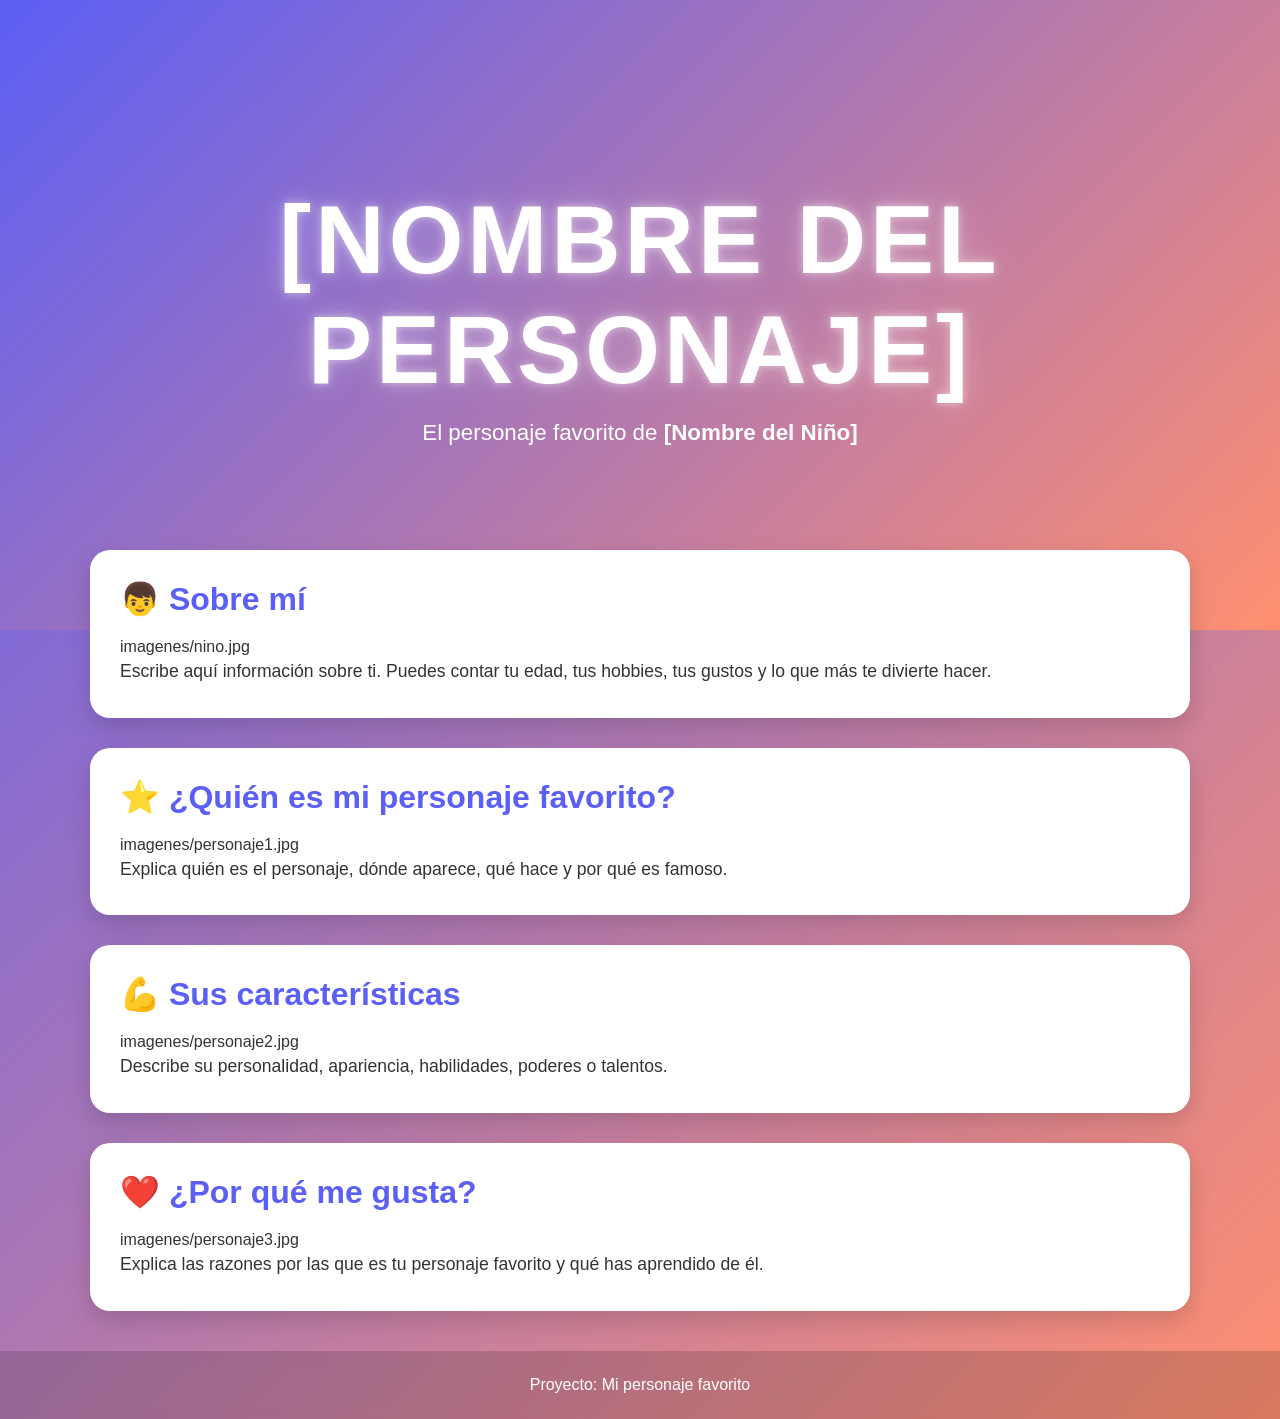
==== docs/personajeFavorito/index.html @ 6903f8bc "Automated update" ====
<!DOCTYPE html>
<html lang="es">

<head>
    <meta charset="UTF-8">
    <meta name="viewport" content="width=device-width, initial-scale=1.0">
    <title>[Nombre del Personaje]</title>
    <link rel="stylesheet" href="style.css">
</head>

<body>

    <header class="hero">
        <div class="hero-content">
            <h1>[NOMBRE DEL PERSONAJE]</h1>
            <p>El personaje favorito de <strong>[Nombre del Niño]</strong></p>
        </div>
    </header>

    <main>

        <section class="card">
            <h2>👦 Sobre mí</h2>
            imagenes/nino.jpg

            <p>
                Escribe aquí información sobre ti.
                Puedes contar tu edad, tus hobbies,
                tus gustos y lo que más te divierte hacer.
            </p>
        </section>

        <section class="card">
            <h2>⭐ ¿Quién es mi personaje favorito?</h2>
            imagenes/personaje1.jpg

            <p>
                Explica quién es el personaje, dónde aparece,
                qué hace y por qué es famoso.
            </p>
        </section>

        <section class="card">
            <h2>💪 Sus características</h2>
            imagenes/personaje2.jpg

            <p>
                Describe su personalidad, apariencia,
                habilidades, poderes o talentos.
            </p>
        </section>

        <section class="card">
            <h2>❤️ ¿Por qué me gusta?</h2>
            imagenes/personaje3.jpg

            <p>
                Explica las razones por las que es tu personaje favorito
                y qué has aprendido de él.
            </p>
        </section>

    </main>

    <footer>
        <p>Proyecto: Mi personaje favorito</p>
    </footer>

</body>

</html>
---- docs/personajeFavorito/style.css ----
/*======================================
  PALETA DE COLORES
======================================*/
:root {
    --color-primario: #5b5ff5;
    --color-secundario: #ff8f70;
}

/*======================================
  CONFIGURACIÓN GENERAL
======================================*/
* {
    margin: 0;
    padding: 0;
    box-sizing: border-box;
}

body {
    font-family: "Segoe UI", Arial, sans-serif;

    background: linear-gradient(
        135deg,
        var(--color-primario),
        var(--color-secundario)
    );

    min-height: 100vh;
    color: #333;
}

/*======================================
  HERO
======================================*/
.hero {
    height: 70vh;

    display: flex;
    justify-content: center;
    align-items: center;

    text-align: center;

    background: linear-gradient(
        135deg,
        var(--color-primario),
        var(--color-secundario)
    );

    color: white;
}

.hero-content {
    animation: aparecer 1.5s ease;
}

.hero h1 {
    font-size: clamp(3rem, 8vw, 6rem);
    letter-spacing: 4px;
    text-transform: uppercase;

    text-shadow:
        0 0 10px rgba(255,255,255,.5),
        0 0 30px rgba(255,255,255,.3);

    animation: flotar 3s ease-in-out infinite;
}

.hero p {
    font-size: 1.4rem;
    margin-top: 15px;
}

/*======================================
  CONTENEDOR
======================================*/
main {
    width: 90%;
    max-width: 1100px;

    margin: -80px auto 40px;
}

/*======================================
  TARJETAS
======================================*/
.card {
    background: white;

    margin-bottom: 30px;
    padding: 30px;

    border-radius: 20px;

    box-shadow: 0 10px 25px rgba(0,0,0,.15);

    transition: .3s;
}

.card:hover {
    transform: translateY(-8px);
}

.card h2 {
    color: var(--color-primario);
    margin-bottom: 20px;
    font-size: 2rem;
}

.card img {
    width: 100%;
    max-width: 450px;

    display: block;
    margin: 20px auto;

    border-radius: 15px;

    transition: .4s;
}

.card img:hover {
    transform: scale(1.05);
}

.card p {
    font-size: 1.1rem;
    line-height: 1.8;
}

/*======================================
  FOOTER
======================================*/
footer {
    text-align: center;

    padding: 25px;

    color: white;

    background: rgba(0,0,0,.15);

    backdrop-filter: blur(5px);
}

/*======================================
  ANIMACIONES
======================================*/
@keyframes aparecer {
    from {
        opacity: 0;
        transform: translateY(40px);
    }

    to {
        opacity: 1;
        transform: translateY(0);
    }
}

@keyframes flotar {
    0% {
        transform: translateY(0);
    }

    50% {
        transform: translateY(-10px);
    }

    100% {
        transform: translateY(0);
    }
}

/*======================================
  RESPONSIVE
======================================*/
@media (max-width: 768px) {

    .hero {
        height: 55vh;
    }

    .hero p {
        font-size: 1rem;
    }

    .card {
        padding: 20px;
    }

    .card h2 {
        font-size: 1.5rem;
    }
}
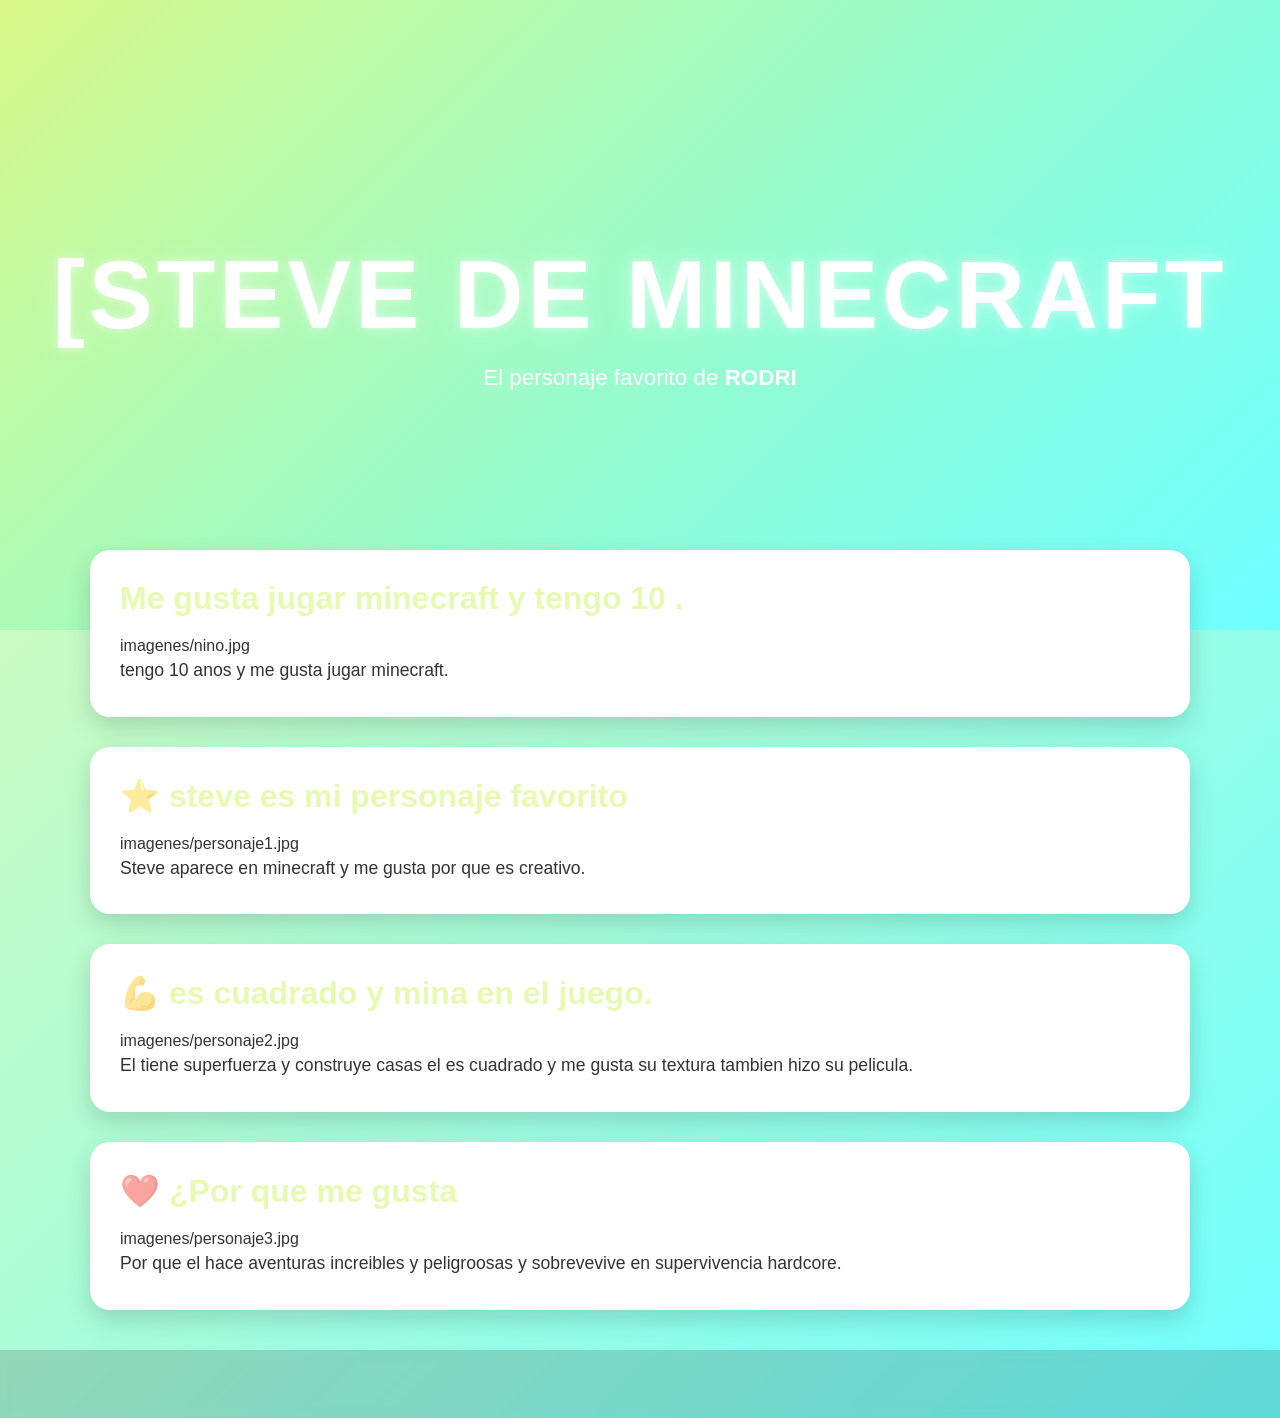
==== commit c59837de: "mi primer envio del miercoles" ====
--- a/docs/personajeFavorito/index.html
+++ b/docs/personajeFavorito/index.html
@@ -12,51 +12,48 @@
 
     <header class="hero">
         <div class="hero-content">
-            <h1>[NOMBRE DEL PERSONAJE]</h1>
-            <p>El personaje favorito de <strong>[Nombre del Niño]</strong></p>
+            <h1>[steve de minecraft</h1>
+            <p>El personaje favorito de <strong>RODRI</strong></p>
         </div>
     </header>
 
     <main>
 
         <section class="card">
-            <h2>👦 Sobre mí</h2>
+            <h2>Me gusta jugar minecraft y tengo 10 
+                .</h2>
             imagenes/nino.jpg
 
             <p>
-                Escribe aquí información sobre ti.
-                Puedes contar tu edad, tus hobbies,
-                tus gustos y lo que más te divierte hacer.
+                tengo 10 anos y me gusta jugar minecraft.
             </p>
         </section>
 
         <section class="card">
-            <h2>⭐ ¿Quién es mi personaje favorito?</h2>
+            <h2>⭐ steve es mi personaje favorito</h2>
             imagenes/personaje1.jpg
 
             <p>
-                Explica quién es el personaje, dónde aparece,
-                qué hace y por qué es famoso.
+                Steve aparece en minecraft y me gusta por que es creativo.
             </p>
         </section>
 
         <section class="card">
-            <h2>💪 Sus características</h2>
+            <h2>💪 es cuadrado y mina en el juego.</h2>
             imagenes/personaje2.jpg
 
             <p>
-                Describe su personalidad, apariencia,
-                habilidades, poderes o talentos.
+                El tiene superfuerza y construye casas el es cuadrado y me gusta su textura tambien hizo su pelicula.
+
             </p>
         </section>
 
         <section class="card">
-            <h2>❤️ ¿Por qué me gusta?</h2>
+            <h2>❤️ ¿Por que me gusta</h2>
             imagenes/personaje3.jpg
 
             <p>
-                Explica las razones por las que es tu personaje favorito
-                y qué has aprendido de él.
+                Por que el hace aventuras increibles y peligroosas y sobrevevive en supervivencia hardcore.
             </p>
         </section>
 
--- a/docs/personajeFavorito/style.css
+++ b/docs/personajeFavorito/style.css
@@ -2,8 +2,8 @@
   PALETA DE COLORES
 ======================================*/
 :root {
-    --color-primario: #5b5ff5;
-    --color-secundario: #ff8f70;
+    --color-primario: #ccf55b7a;
+    --color-secundario: #70ffff;
 }
 
 /*======================================
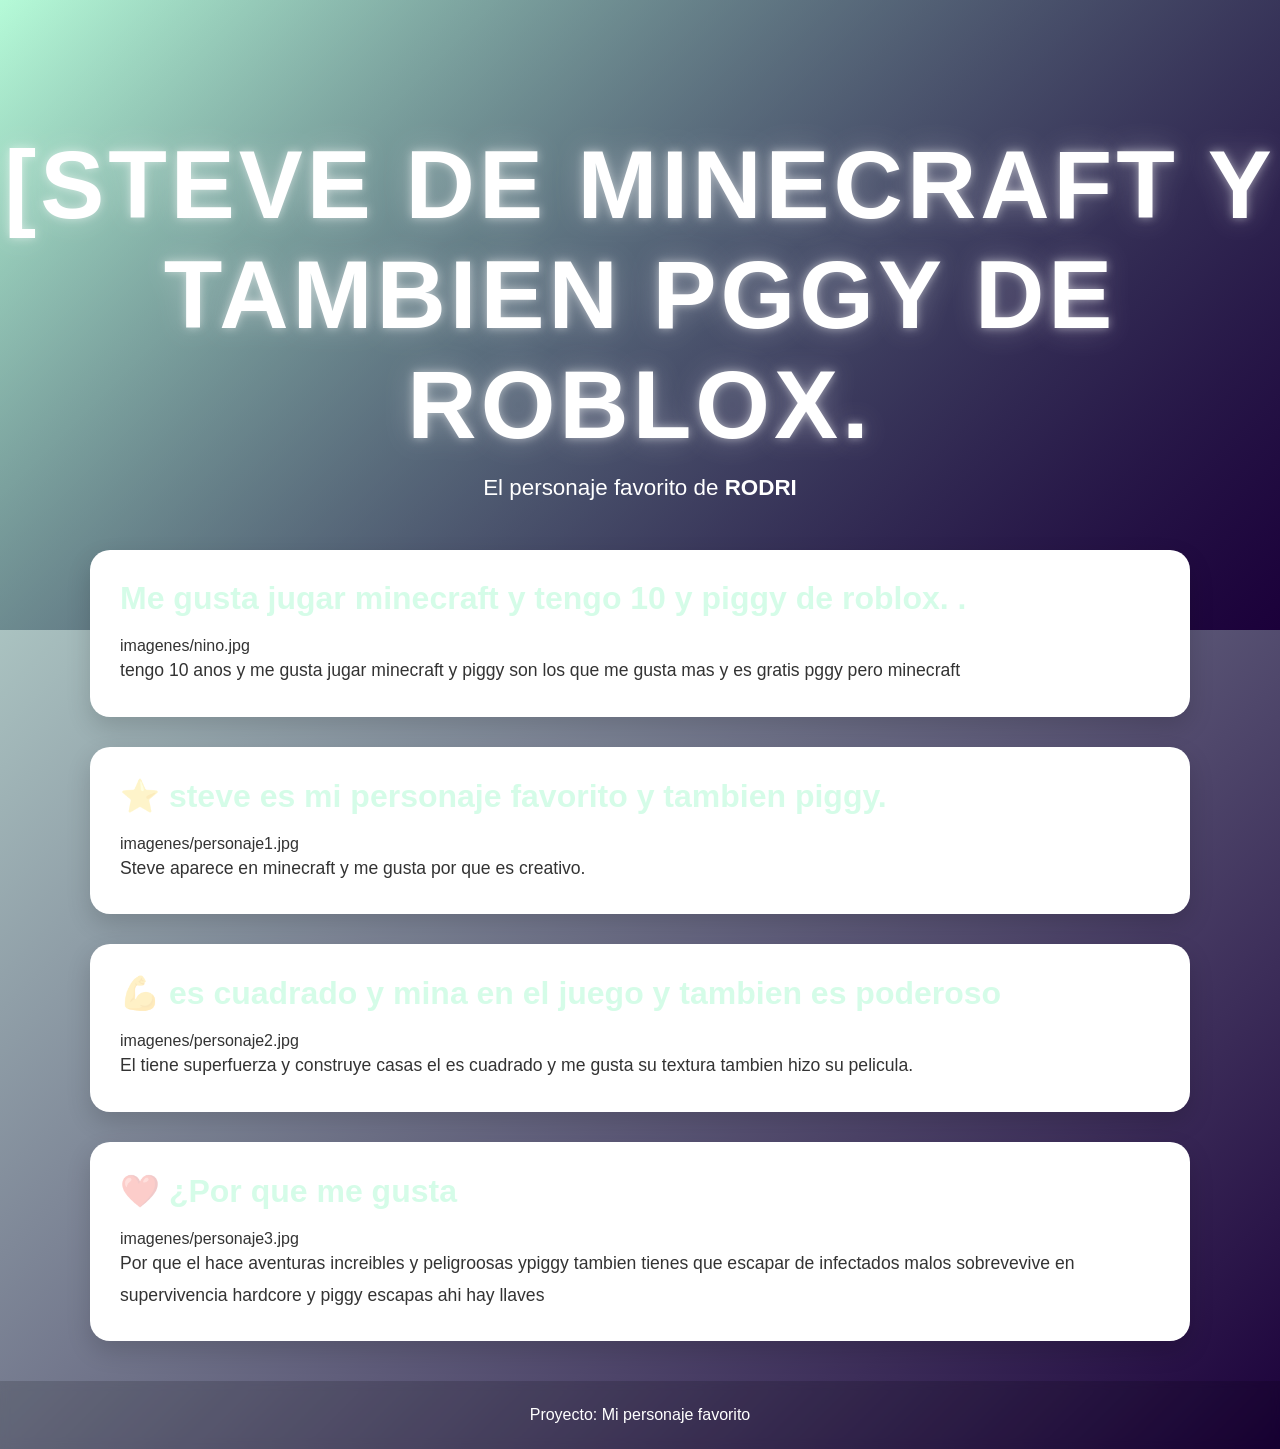
==== commit e6c0040b: "miercoles" ====
--- a/docs/personajeFavorito/index.html
+++ b/docs/personajeFavorito/index.html
@@ -12,7 +12,7 @@
 
     <header class="hero">
         <div class="hero-content">
-            <h1>[steve de minecraft</h1>
+            <h1>[steve de minecraft y tambien pggy de roblox.</h1>
             <p>El personaje favorito de <strong>RODRI</strong></p>
         </div>
     </header>
@@ -20,17 +20,23 @@
     <main>
 
         <section class="card">
-            <h2>Me gusta jugar minecraft y tengo 10 
+            <h2>Me gusta jugar minecraft y tengo 10 y piggy de roblox.
+
+            </rp>
                 .</h2>
             imagenes/nino.jpg
 
             <p>
-                tengo 10 anos y me gusta jugar minecraft.
+                tengo 10 anos y me gusta jugar minecraft y piggy son los que me gusta mas y es gratis pggy pero minecraft <noframes>
+
+                </noframes>
             </p>
         </section>
 
         <section class="card">
-            <h2>⭐ steve es mi personaje favorito</h2>
+            <h2>⭐ steve es mi personaje favorito y tambien piggy.
+
+            </h2>
             imagenes/personaje1.jpg
 
             <p>
@@ -39,7 +45,9 @@
         </section>
 
         <section class="card">
-            <h2>💪 es cuadrado y mina en el juego.</h2>
+            <h2>💪 es cuadrado y mina en el juego y tambien es poderoso
+
+            </h2>
             imagenes/personaje2.jpg
 
             <p>
@@ -53,7 +61,10 @@
             imagenes/personaje3.jpg
 
             <p>
-                Por que el hace aventuras increibles y peligroosas y sobrevevive en supervivencia hardcore.
+                Por que el hace aventuras increibles y peligroosas ypiggy tambien tienes que escapar de infectados malos
+                
+                sobrevevive en supervivencia hardcore y piggy escapas ahi hay llaves
+                
             </p>
         </section>
 
--- a/docs/personajeFavorito/style.css
+++ b/docs/personajeFavorito/style.css
@@ -2,8 +2,8 @@
   PALETA DE COLORES
 ======================================*/
 :root {
-    --color-primario: #ccf55b7a;
-    --color-secundario: #70ffff;
+    --color-primario: #5bf5a842;
+    --color-secundario: #1b003a;
 }
 
 /*======================================
